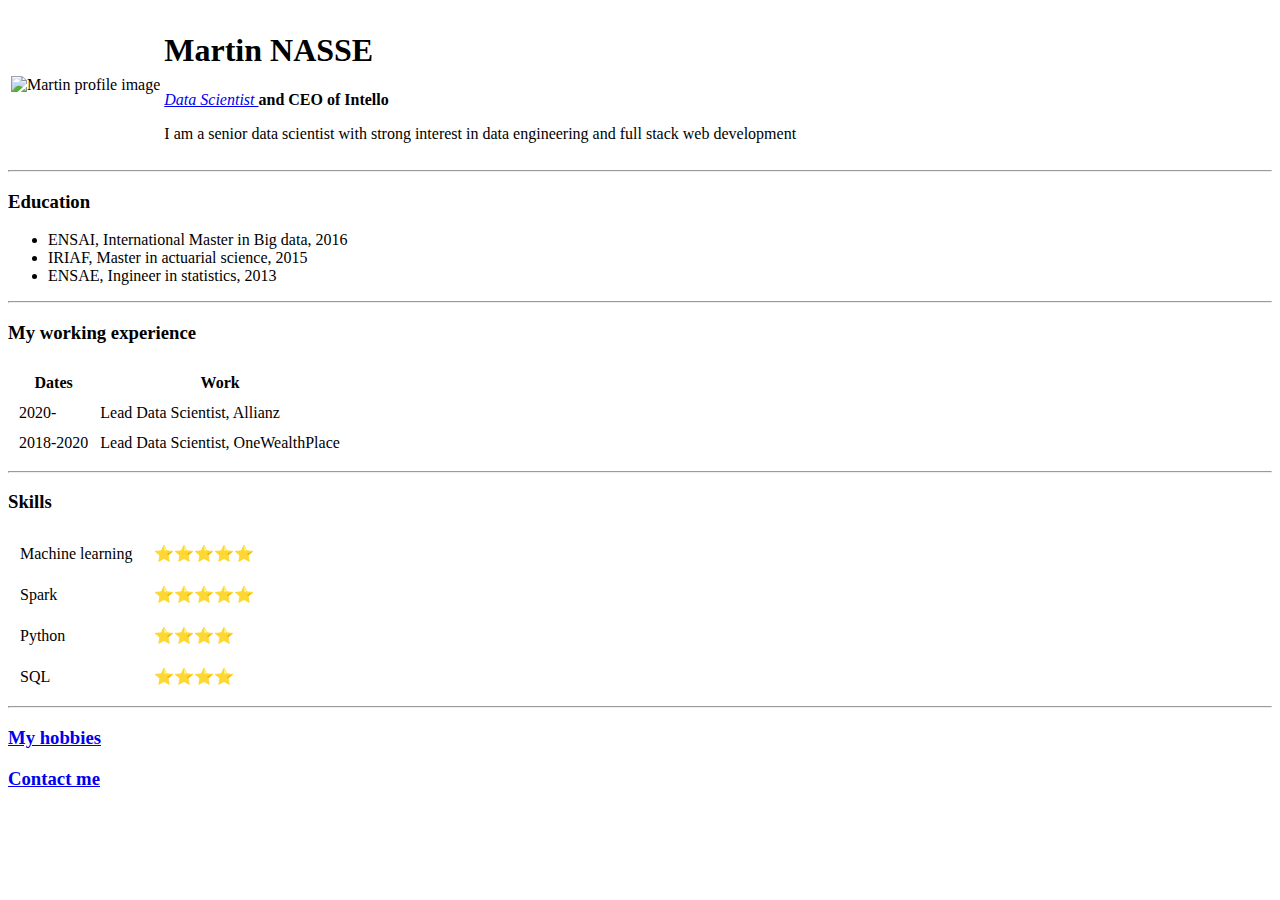
==== index.html @ 3736d69b "add initial files" ====
<!DOCTYPE html>
<html lang="en">
<head>
	<meta charset="UTF-8">
	<title>Martin web site</title>
</head>
<body>
<table>
	<tr>
		<td><img src="images/martin_image_profile.jpg" alt="Martin profile image "></td>
		<td>
			<h1>Martin NASSE</h1>
			<p><em><a href="https://www.linkedin.com/in/martinnasse/"> Data Scientist </a> </em> <strong> and CEO of
																							  Intello</strong></p>
			<p>I am a senior data scientist with strong interest in data engineering and full stack web development</p>
		</td>
	</tr>
</table>



<hr>

<H3>Education</H3>
<ul>
	<li>ENSAI, International Master in Big data, 2016</li>
	<li>IRIAF, Master in actuarial science, 2015</li>
	<li>ENSAE, Ingineer in statistics, 2013</li>
</ul>

<hr>
<H3>My working experience</H3>
<table cellspacing="10">
	<thead>
	<th>Dates</th>
	<th>Work</th>
	</thead>
	<tbody>
	<tr>
		<td>2020-</td>
		<td>Lead Data Scientist, Allianz</td>
	</tr>
	<tr>
		<td>2018-2020</td>
		<td>Lead Data Scientist, OneWealthPlace</td>
	</tr>
	</tbody>
</table>

<hr>
<h3>Skills</h3>
<table cellpadding="10">
	<tr>
		<td>Machine learning</td>
		<td>⭐⭐⭐⭐⭐</td>
	</tr>
		<td>Spark</td>
		<td>⭐⭐⭐⭐⭐</td>
	</tr>
		<td>Python</td>
		<td>⭐⭐⭐⭐</td>
	</tr>
		<td>SQL</td>
		<td>⭐⭐⭐⭐</td>
</table>

<hr>
<H3><a href="hobbies.html">My hobbies</a></H3>
<H3><a href="contact.html">Contact me</a></H3>

</body>
</html>
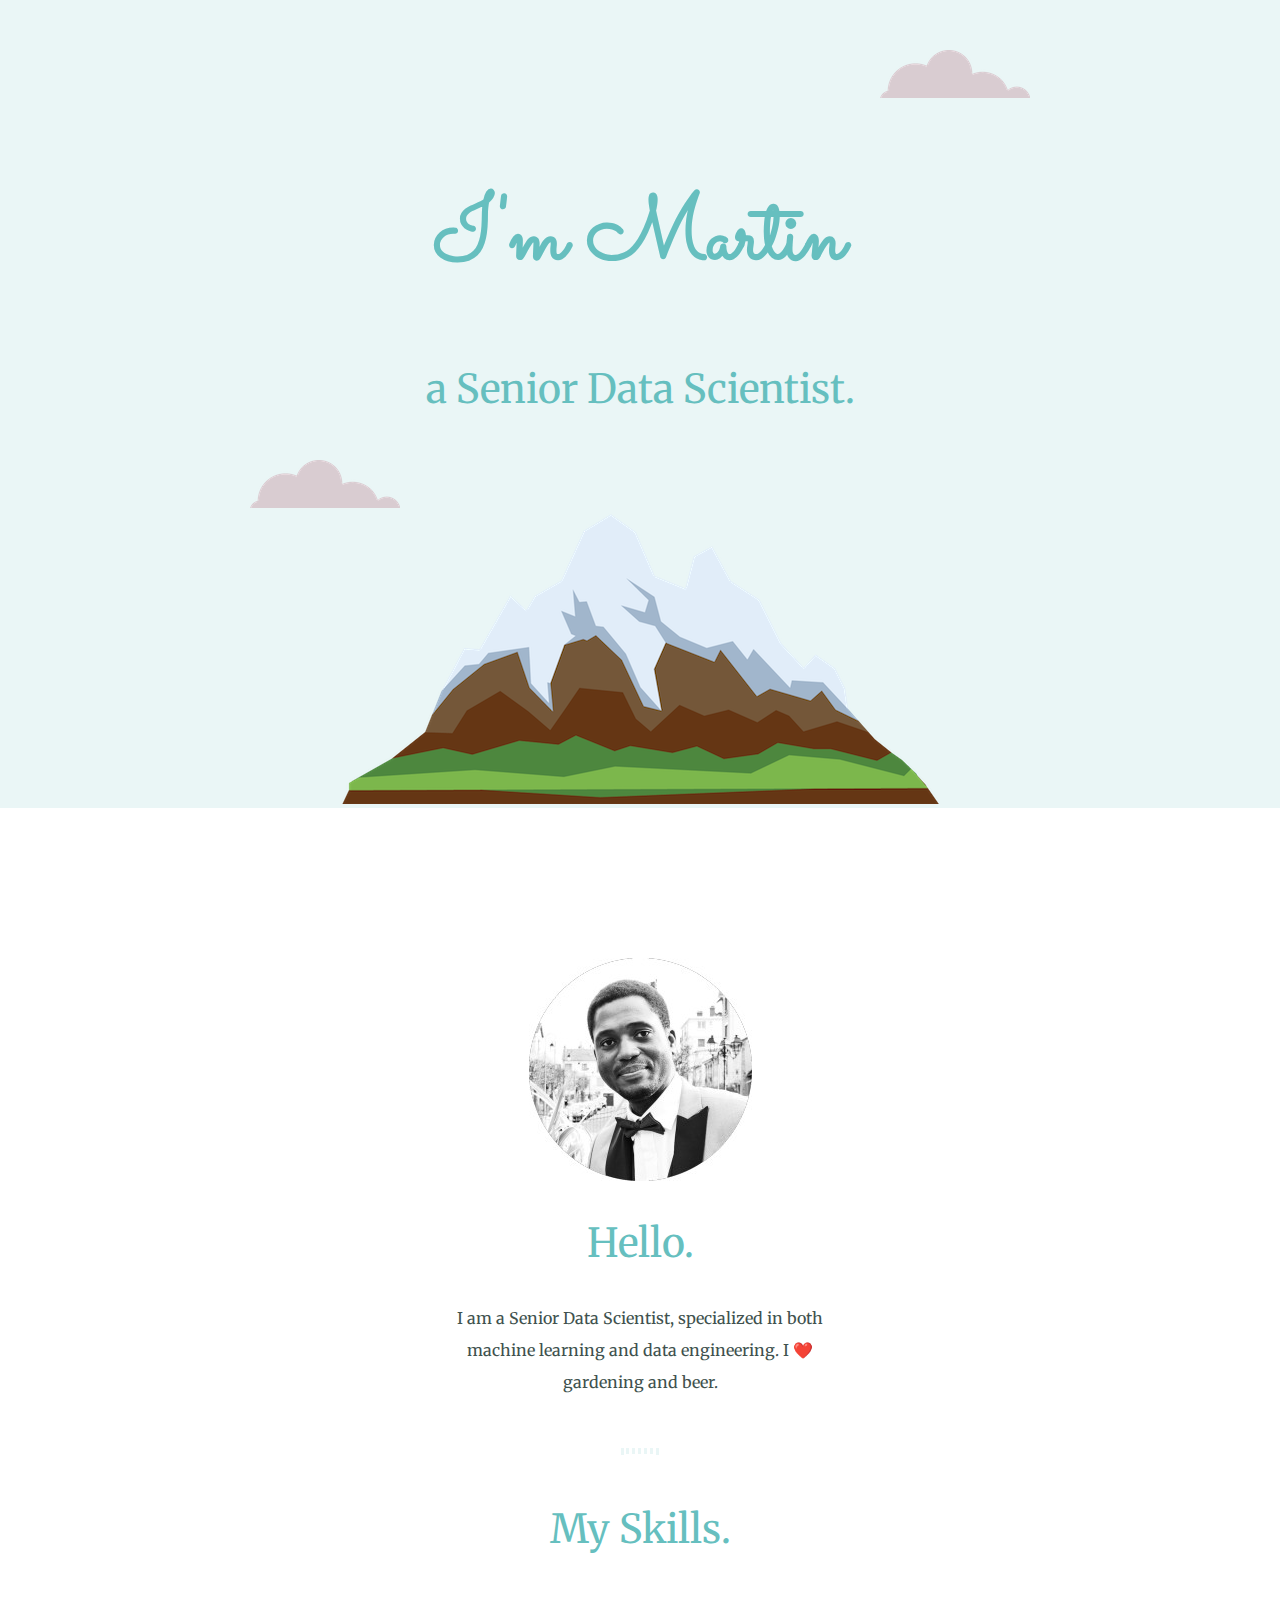
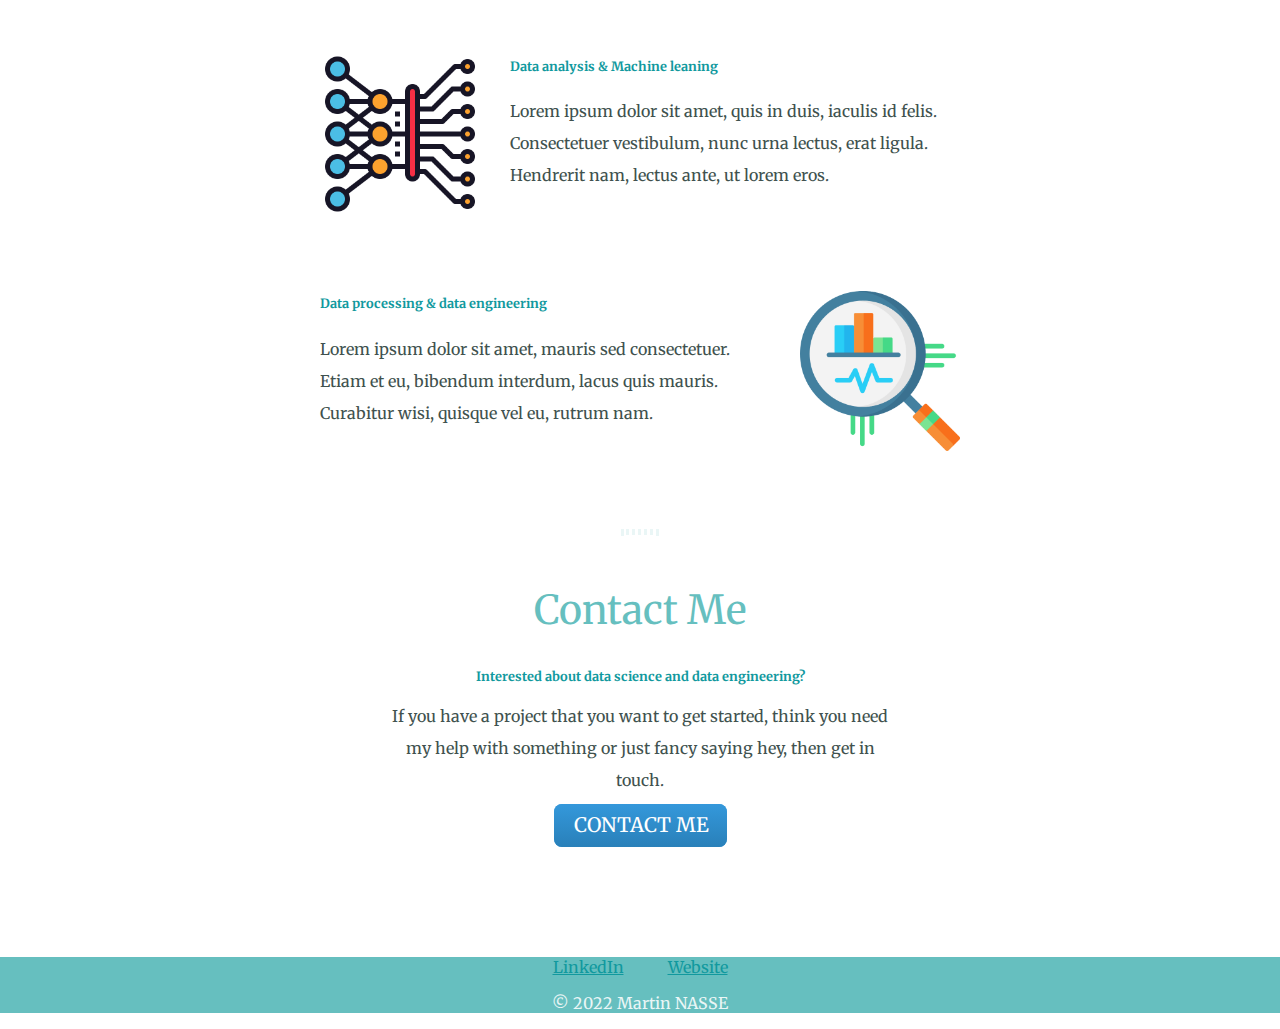
==== commit b8bf3eb4: "updatecv" ====
--- a/index.html
+++ b/index.html
@@ -1,72 +1,60 @@
 <!DOCTYPE html>
 <html lang="en">
 <head>
-	<meta charset="UTF-8">
-	<title>Martin web site</title>
+    <meta charset="UTF-8">
+    <title>Martin</title>
+    <link rel="stylesheet" href="css/styles.css">
+    <link rel="icon" href="images/favicon.ico">
+    <link rel="preconnect" href="https://fonts.googleapis.com">
+    <link rel="preconnect" href="https://fonts.gstatic.com" crossorigin>
+    <link href="https://fonts.googleapis.com/css2?family=Fanwood+Text&family=Merriweather:ital,wght@1,300&family=Montserrat:ital,wght@1,100&family=Sacramento&display=swap"
+          rel="stylesheet">
 </head>
 <body>
-<table>
-	<tr>
-		<td><img src="images/martin_image_profile.jpg" alt="Martin profile image "></td>
-		<td>
-			<h1>Martin NASSE</h1>
-			<p><em><a href="https://www.linkedin.com/in/martinnasse/"> Data Scientist </a> </em> <strong> and CEO of
-																							  Intello</strong></p>
-			<p>I am a senior data scientist with strong interest in data engineering and full stack web development</p>
-		</td>
-	</tr>
-</table>
+<div class="top-container">
+    <img class="top-cloud" src="images/cloud.png" alt="cloud-image">
+    <h1>I'm Martin</h1>
+    <h2> a Senior Data Scientist.</h2>
+    <img class="bottom-cloud" src="images/cloud.png" alt="cloud-image">
+    <img src="images/mountain.png" alt="mountain-image">
+</div>
+<div class="middle-container">
+    <div class="profile">
+        <img src="images/martin_image_profile.jpg" alt="profile-image">
+        <h2>Hello.</h2>
+        <p class="intro">I am a Senior Data Scientist, specialized in both machine learning and data engineering. I ❤️gardening and beer.</p>
+    </div>
+    <hr>
+    <div class="skills">
+        <h2>My Skills.</h2>
+        <div class="skill-row">
+            <img class="deep-learning" src="images/deep-learning.png" alt="deep-leaning">
+            <h3>Data analysis & Machine leaning</h3>
+            <p >Lorem ipsum dolor sit amet, quis in duis, iaculis id felis. Consectetuer vestibulum, nunc urna lectus,
+                erat ligula. Hendrerit nam, lectus ante, ut lorem eros.</p>
+        </div>
+        <div class="skill-row">
+            <img class="statistics" src="images/statistics.png" alt="statistics">
+            <h3>Data processing & data engineering</h3>
+            <p >Lorem ipsum dolor sit amet, mauris sed consectetuer. Etiam et eu, bibendum interdum, lacus quis mauris.
+                Curabitur wisi, quisque vel eu, rutrum nam.</p>
+        </div>
+    </div>
+    <hr>
+    <div class="contact-me">
+        <h2>Contact Me</h2>
+        <h3>Interested about data science and data engineering?</h3>
+        <p class="contact-message">If you have a project that you want to get started, think you need my help with something or just fancy saying hey, then get in touch.</p>
+        <a class="btn" href="mailto:martinnasse@yahoo.fr">CONTACT ME</a>
+    </div>
+</div>
 
 
-
-<hr>
-
-<H3>Education</H3>
-<ul>
-	<li>ENSAI, International Master in Big data, 2016</li>
-	<li>IRIAF, Master in actuarial science, 2015</li>
-	<li>ENSAE, Ingineer in statistics, 2013</li>
-</ul>
-
-<hr>
-<H3>My working experience</H3>
-<table cellspacing="10">
-	<thead>
-	<th>Dates</th>
-	<th>Work</th>
-	</thead>
-	<tbody>
-	<tr>
-		<td>2020-</td>
-		<td>Lead Data Scientist, Allianz</td>
-	</tr>
-	<tr>
-		<td>2018-2020</td>
-		<td>Lead Data Scientist, OneWealthPlace</td>
-	</tr>
-	</tbody>
-</table>
-
-<hr>
-<h3>Skills</h3>
-<table cellpadding="10">
-	<tr>
-		<td>Machine learning</td>
-		<td>⭐⭐⭐⭐⭐</td>
-	</tr>
-		<td>Spark</td>
-		<td>⭐⭐⭐⭐⭐</td>
-	</tr>
-		<td>Python</td>
-		<td>⭐⭐⭐⭐</td>
-	</tr>
-		<td>SQL</td>
-		<td>⭐⭐⭐⭐</td>
-</table>
-
-<hr>
-<H3><a href="hobbies.html">My hobbies</a></H3>
-<H3><a href="contact.html">Contact me</a></H3>
+<div class="bottom-container">
+    <a class="footer-link" href="https://www.linkedin.com/in/martinnasse/">LinkedIn</a>
+    <a class="footer-link" href="https://martinnasse.fr">Website</a>
+    <p class="end-page">© 2022 Martin NASSE </p>
+</div>
 
 </body>
 </html>--- a/css/styles.css
+++ b/css/styles.css
@@ -0,0 +1,143 @@
+
+body {
+    margin: 0;
+    text-align: center;
+    font-family: 'Merriweather', serif;
+    color: #40514E;
+}
+
+.top-container {
+    background-color: #EAF6F6;
+    position: relative;
+    padding-top: 100px;
+}
+
+.intro {
+    width: 30%;
+    margin-left: 35%;
+    margin-right: 35%;
+    line-height: 2;
+}
+.middle-container {
+    margin :100px 0;
+    padding: 50px 0 20px;
+}
+
+
+.bottom-container {
+    background-color: #66BFBF;
+    margin: auto;
+}
+h1 {
+    font-size: 5.65rem;
+    font-family: 'Sacramento', cursive;
+    margin: 50px auto 0 auto;
+    color:  #66BFBF;
+    line-height: 2;
+
+}
+h2 {
+    font-family: 'Merriweather', serif;
+    font-size: 2.5rem;
+    color:  #66BFBF;
+    font-weight: normal;
+
+}
+
+h3 {
+    font-family: 'Merriweather', serif;
+    font-size: 0.8rem;
+    color: #11999E
+}
+
+.top-cloud {
+    position: absolute;
+    right: 250px;
+    top: 50px;
+}
+
+.bottom-cloud {
+    position: absolute;
+    left: 250px;
+    bottom: 300px;
+}
+
+a {
+    color: #11999E;
+    margin: 20px auto 20px auto;
+}
+
+.footer-link {
+    font-family: 'Merriweather', serif;
+    margin: 20px;
+}
+
+.skill-row {
+    width: 50%;
+    margin: 100px auto 100px auto;
+    text-align: left;
+    line-height: 2;
+    text-decoration: none;
+}
+
+a:hover {
+    color: #EAF6F6;
+
+}
+
+.deep-learning {
+    width: 25%;
+    float:left ;
+    margin-right: 30px;
+
+}
+
+.statistics {
+    width: 25%;
+    float:right ;
+    margin-left: 30px;
+
+
+}
+
+hr {
+    border: dotted;
+    width: 2em;
+    color: #EAF6F6;
+    margin: 50px auto 50px auto;
+}
+
+.btn {
+    background: #3498db;
+    background-image: -webkit-linear-gradient(top, #3498db, #2980b9);
+    background-image: -moz-linear-gradient(top, #3498db, #2980b9);
+    background-image: -ms-linear-gradient(top, #3498db, #2980b9);
+    background-image: -o-linear-gradient(top, #3498db, #2980b9);
+    background-image: linear-gradient(to bottom, #3498db, #2980b9);
+    border-radius: 8px;
+    color: #ffffff;
+    font-size: 20px;
+    padding: 8px 18px 10px 20px;
+    text-decoration: none;
+}
+
+.btn:hover {
+    background: #3cb0fd;
+    background-image: -webkit-linear-gradient(top, #3cb0fd, #3498db);
+    background-image: -moz-linear-gradient(top, #3cb0fd, #3498db);
+    background-image: -ms-linear-gradient(top, #3cb0fd, #3498db);
+    background-image: -o-linear-gradient(top, #3cb0fd, #3498db);
+    background-image: linear-gradient(to bottom, #3cb0fd, #3498db);
+    text-decoration: none;
+}
+
+.end-page {
+    color: #EAF6F6;
+}
+
+.contact-message{
+    width: 40%;
+    margin-right: 30%;
+    margin-left: 30%;
+    line-height: 2;
+}